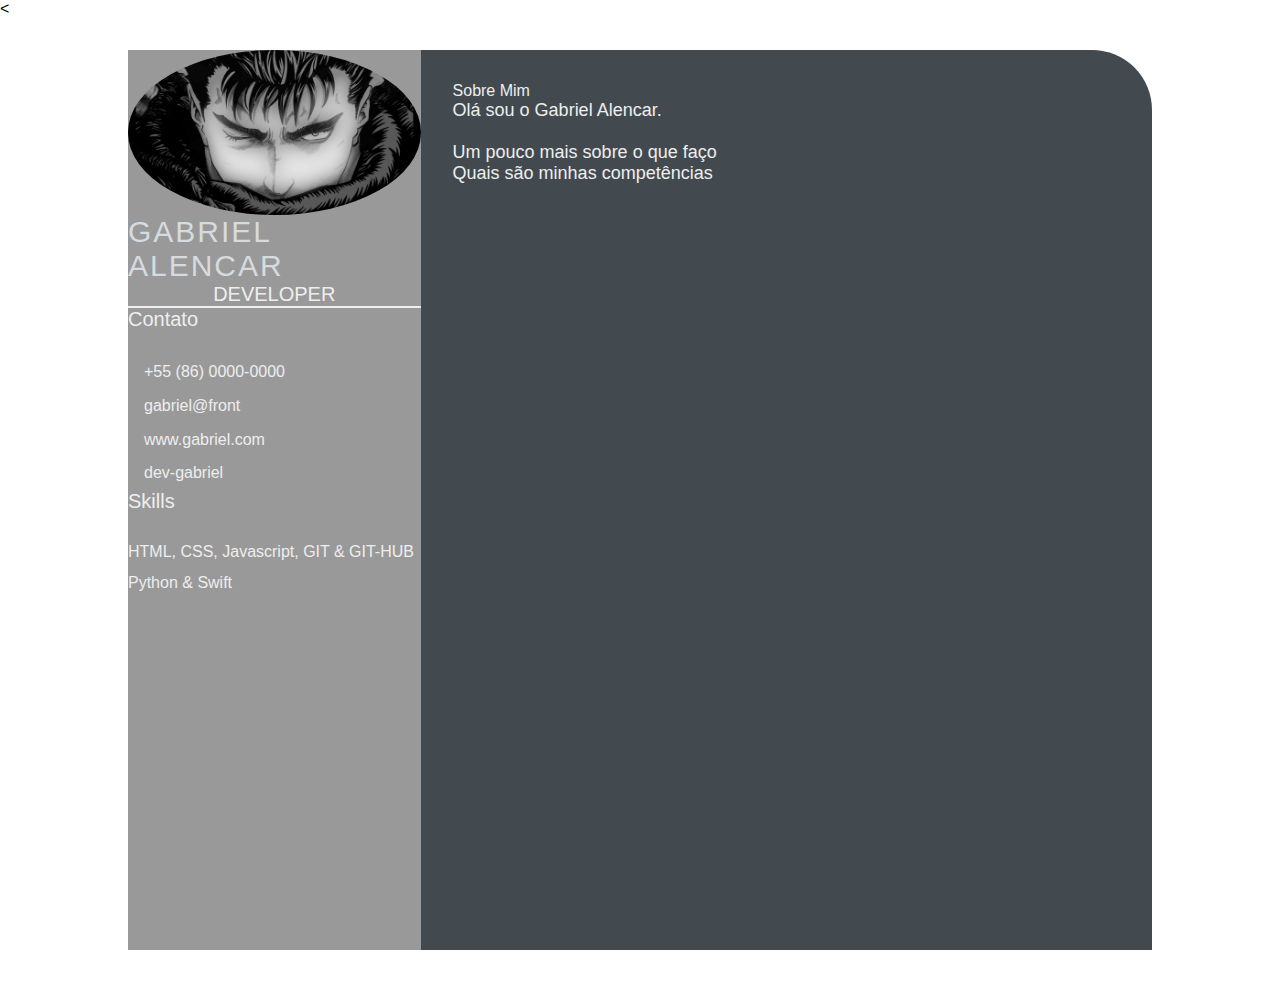
==== index.html @ f0040973 "Day two" ====
<<!DOCTYPE html>
    <html lang="en">

    <head>
        <meta charset="UTF-8">
        <meta http-equiv="X-UA-Compatible" content="IE=edge">
        <meta name="viewport" content="width=device-width, initial-scale=1.0">
        <title>Gabriel Alenca Vale</title>
        <link rel="stylesheet" href="style.css">
    </head>

    <body>
        <main class="resume-contents">
            <section class="left-section">
                <section class="left-section-content">
                    <div class="profile">
                        <img class="profile-image" src="img\guts-face.jpg" alt="Profile image">
                        <p class="name">Gabriel Alencar</p>
                        <p class="Profession">Developer</p>
                    </div>
                    <div class="contact-info">
                        <p class="left-title">Contato</p>
                        <ul>
                            <li><i class="fa fa-phone"></i>+55 (86) 0000-0000</li>
                            <li><i class="fa fa-envelope"></i>gabriel@front</li>
                            <li><i class="fa fa-globe"></i>www.gabriel.com</li>
                            <li><i class="fa fa-github"></i>dev-gabriel</li>
                        </ul>
                    </div>
                    <div class="Skills">
                        <p class="left-title">Skills</p>
                        <ul>
                            <li>
                                <p>HTML, CSS, Javascript, GIT & GIT-HUB</p>
                            </li>
                            <li>
                                <p>Python & Swift</p>
                            </li>
                        </ul>
                    </div>
                </section>
            </section>
            <section class="right-section">
                <div class="right-section-contents">
                    <section class="about gap">
                        <div class="right-title">Sobre Mim</div>
                        <p class="about-me-contents">
                            Olá sou o Gabriel Alencar.<br>
                            <br> Um pouco mais sobre o que faço
                            <br> Quais são minhas competências
                        </p>
                    </section>
                </div>
            </section>

        </main>
    </body>

    </html>
---- style.css ----
* {
    margin: 0;
    padding: 0;
    box-sizing: border-box;
    list-style: none;
    font-family: 'Roboto', sans-serif;
}

.resume-contents {
    min-height: 100vh;
    width: 80%;
    margin: 2rem auto;
    display: grid;
    grid-template-columns: repeat(7, 1fr);
}

.left-section {
    grid-column: span 2;
    height: 100%;
    background-color: #999999;
}

.right-section {
    grid-column: span 5;
    height: 100%;
    background-color: #424a50;
    border-radius: 0px 60px 0px 0px;
}

.left-section-contents {
    padding: 2rem 2rem;
}

.profile {
    width: 100%;
    border-bottom: 2px solid #eeeeee;
}

.profile .profile-image {
    width: 100%;
    border-radius: 100%;
}

.name {
    color: #D6DBDF;
    font-size: 30px;
    letter-spacing: 2px;
    text-transform: uppercase;
}

.profession {
    color: #eeeeee;
    font-size: 20px;
    text-transform: uppercase;
    text-align: center;
}

/* .contact-info { border-bottom: 2px solid #1B2631; } */
.left-title {
    color: #eeeeee;
    font-size: 20px;
}

.contact-info ul {
    padding-top: 1.5rem;
}

.contact-info ul li,
.references ul li {
    padding: .4rem 0;
    color: #eeeeee;
}

.contact-info ul li i,
.references ul li i {
    padding-right: 1rem;
    font-size: 18px;
    color: #eeeeee;
}

.skills ul {
    padding-top: 1.5rem;
}

.skills ul li p {
    padding: .4rem 0;
    color: #eeeeee;
}

.right-section-contents {
    padding: 2rem 2rem;
}

.right-title {
    color: #eeeeee;
}

.gap {
    padding-bottom: 2rem;
}

.about-me-contents {
    font-size: 18px;
    color: #eeeeee;
}
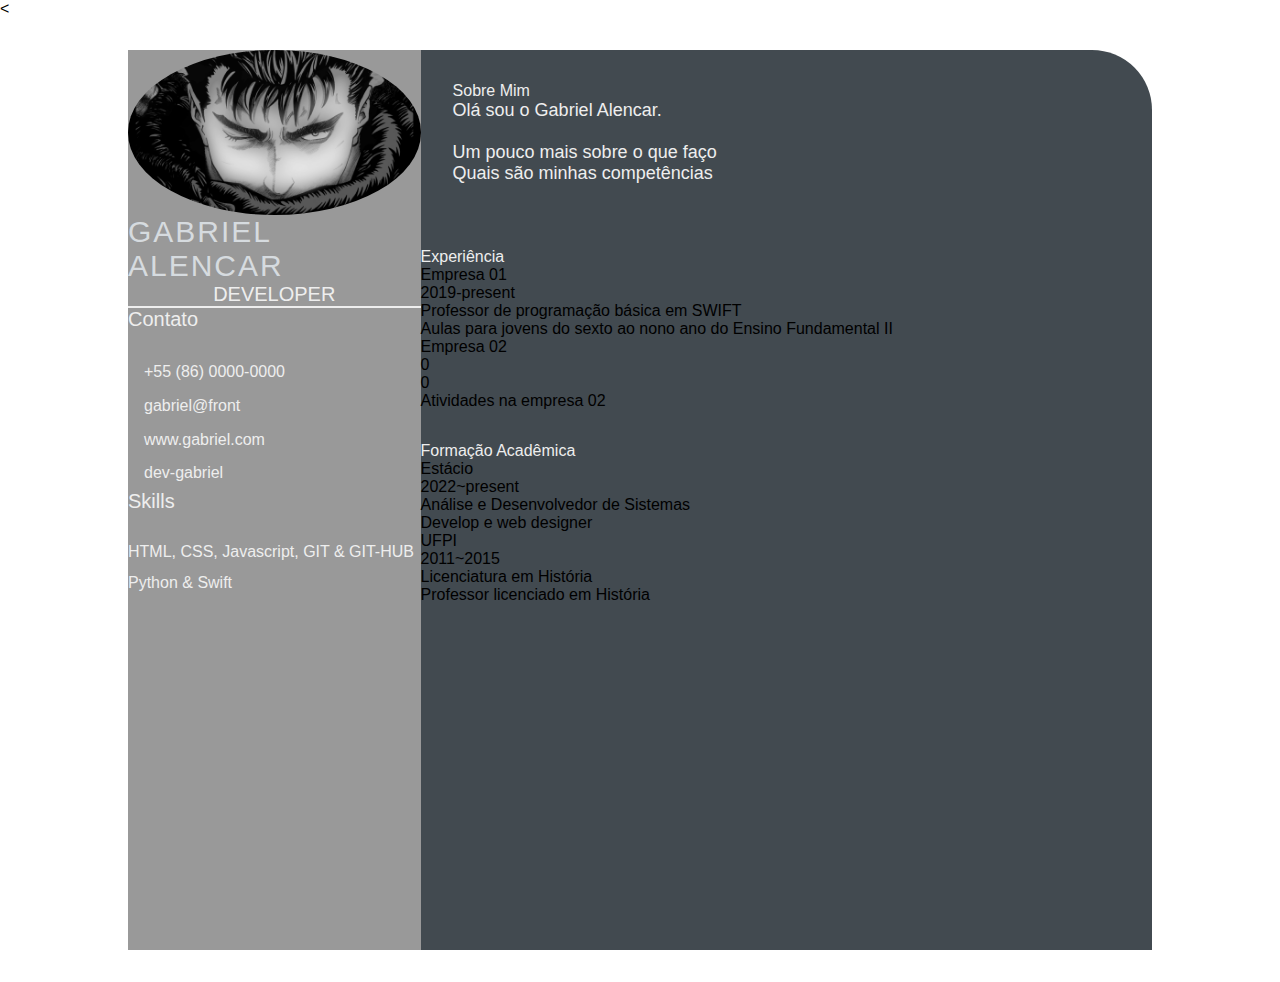
==== commit da8077d7: "Day-04" ====
--- a/index.html
+++ b/index.html
@@ -5,7 +5,7 @@
         <meta charset="UTF-8">
         <meta http-equiv="X-UA-Compatible" content="IE=edge">
         <meta name="viewport" content="width=device-width, initial-scale=1.0">
-        <title>Gabriel Alenca Vale</title>
+        <title>Gabriel Alencar Vale</title>
         <link rel="stylesheet" href="style.css">
     </head>
 
@@ -51,6 +51,59 @@
                         </p>
                     </section>
                 </div>
+                <section class="experience gap">
+                    <div class="right-title">Experiência</div>
+                    <div class="Experience-contents">
+                        <div class="exp-left">
+                            <p class="exp-company-name">Empresa 01</p>
+                            <p class="exp-time-period">2019-present</p>
+                        </div>
+                        <div class="exp-right">
+                            <p class="exp-position">Professor de programação básica em SWIFT</p>
+                            <p class="exp-descrition">
+                                Aulas para jovens do sexto ao nono ano do Ensino Fundamental II
+                            </p>
+                        </div>
+                        <div class="exp-left">
+                            <p class="exp-company-name">Empresa 02</p>
+                            <p class="exp-time-period">0</p>
+                        </div>
+                        <div class="exp-right">
+                            <p class="exp-position">0</p>
+                            <p class="exp-descrition">
+                                Atividades na empresa 02
+                            </p>
+                        </div>
+                    </div>
+                </section>
+                <section class="education gap">
+                    <div class="right-title">Formação Acadêmica</div>
+                    <div class="education-contents">
+                        <div class="education-left">
+                            <p class="education-school-name">Estácio</p>
+                            <p class="education-time-period"> 2022~present</p>
+                        </div>
+                        <div class="education-right">
+                            <p class="education-subject">Análise e Desenvolvedor de Sistemas</p>
+                            <p class="education-desc">
+                                Develop e web designer
+                            </p>
+                        </div>
+                        <div class="education-left">
+                            <p class="education-school-name">UFPI</p>
+                            <p class="education-time-period"> 2011~2015</p>
+                        </div>
+                        <div class="education-right">
+                            <p class="education-subject">Licenciatura em História</p>
+                            <p class="education-desc">
+                                Professor licenciado em História
+                            </p>
+                        </div>
+                    </div>
+                </section>
+
+
+
             </section>
 
         </main>
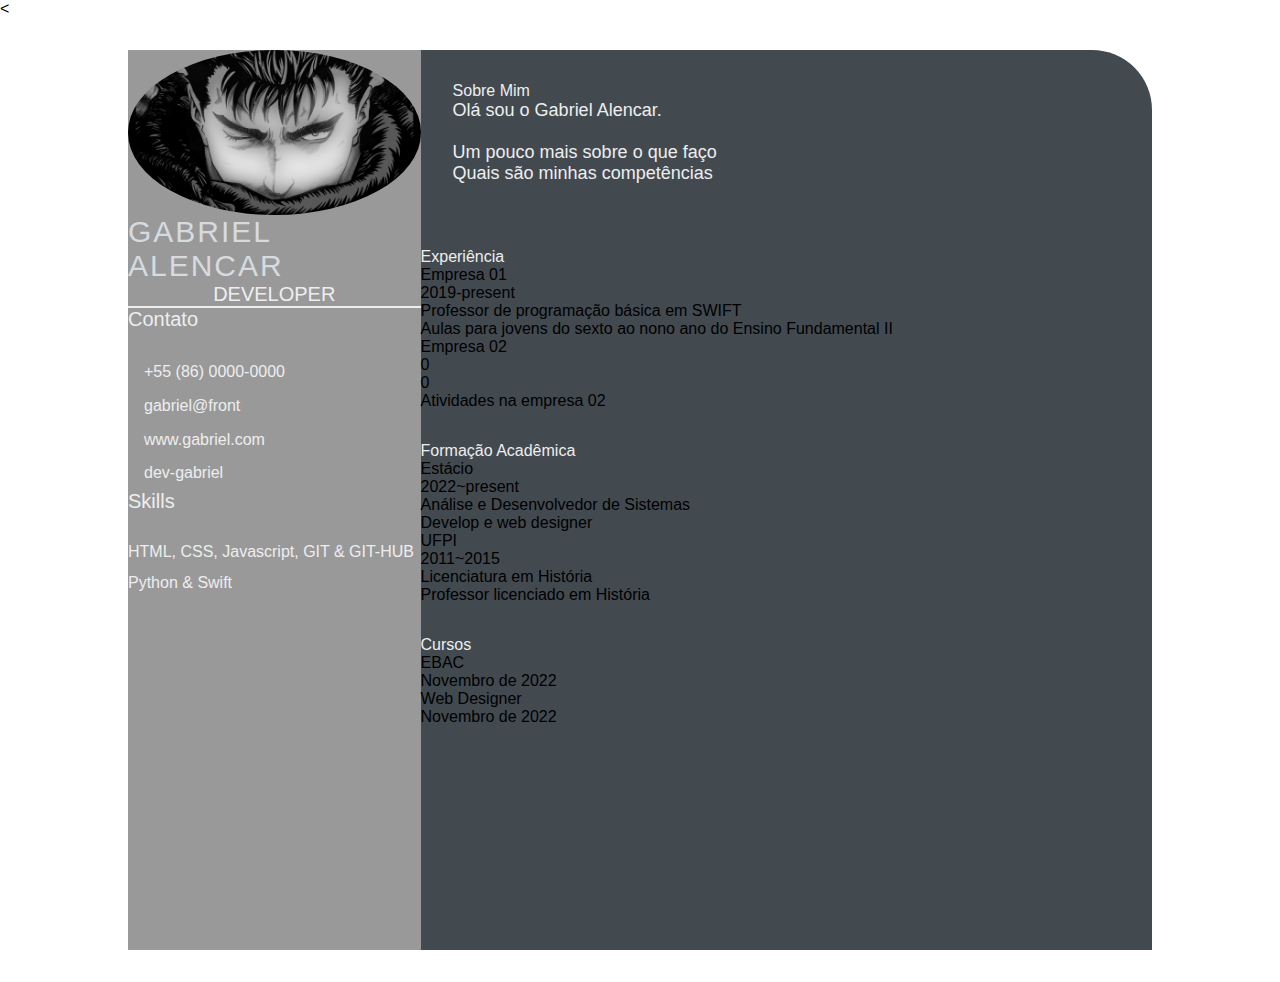
==== commit 2804bc5e: "day-06" ====
--- a/index.html
+++ b/index.html
@@ -101,6 +101,22 @@
                         </div>
                     </div>
                 </section>
+                <section class="awards-gap">
+                    <div class="right-title">Cursos</div>
+                    <div class="awards-contents">
+                        <div class="awards-left">
+                            <p class="awards-company-name">EBAC</p>
+                            <p class="awards-time-period">Novembro de 2022</p>
+                        </div>
+                        <div class="awards-right">
+                            <p class="awards-name">Web Designer</p>
+                            <p class="awards-desc">
+                                Novembro de 2022
+
+                            </p>
+                        </div>
+                    </div>
+                </section>
 
 
 
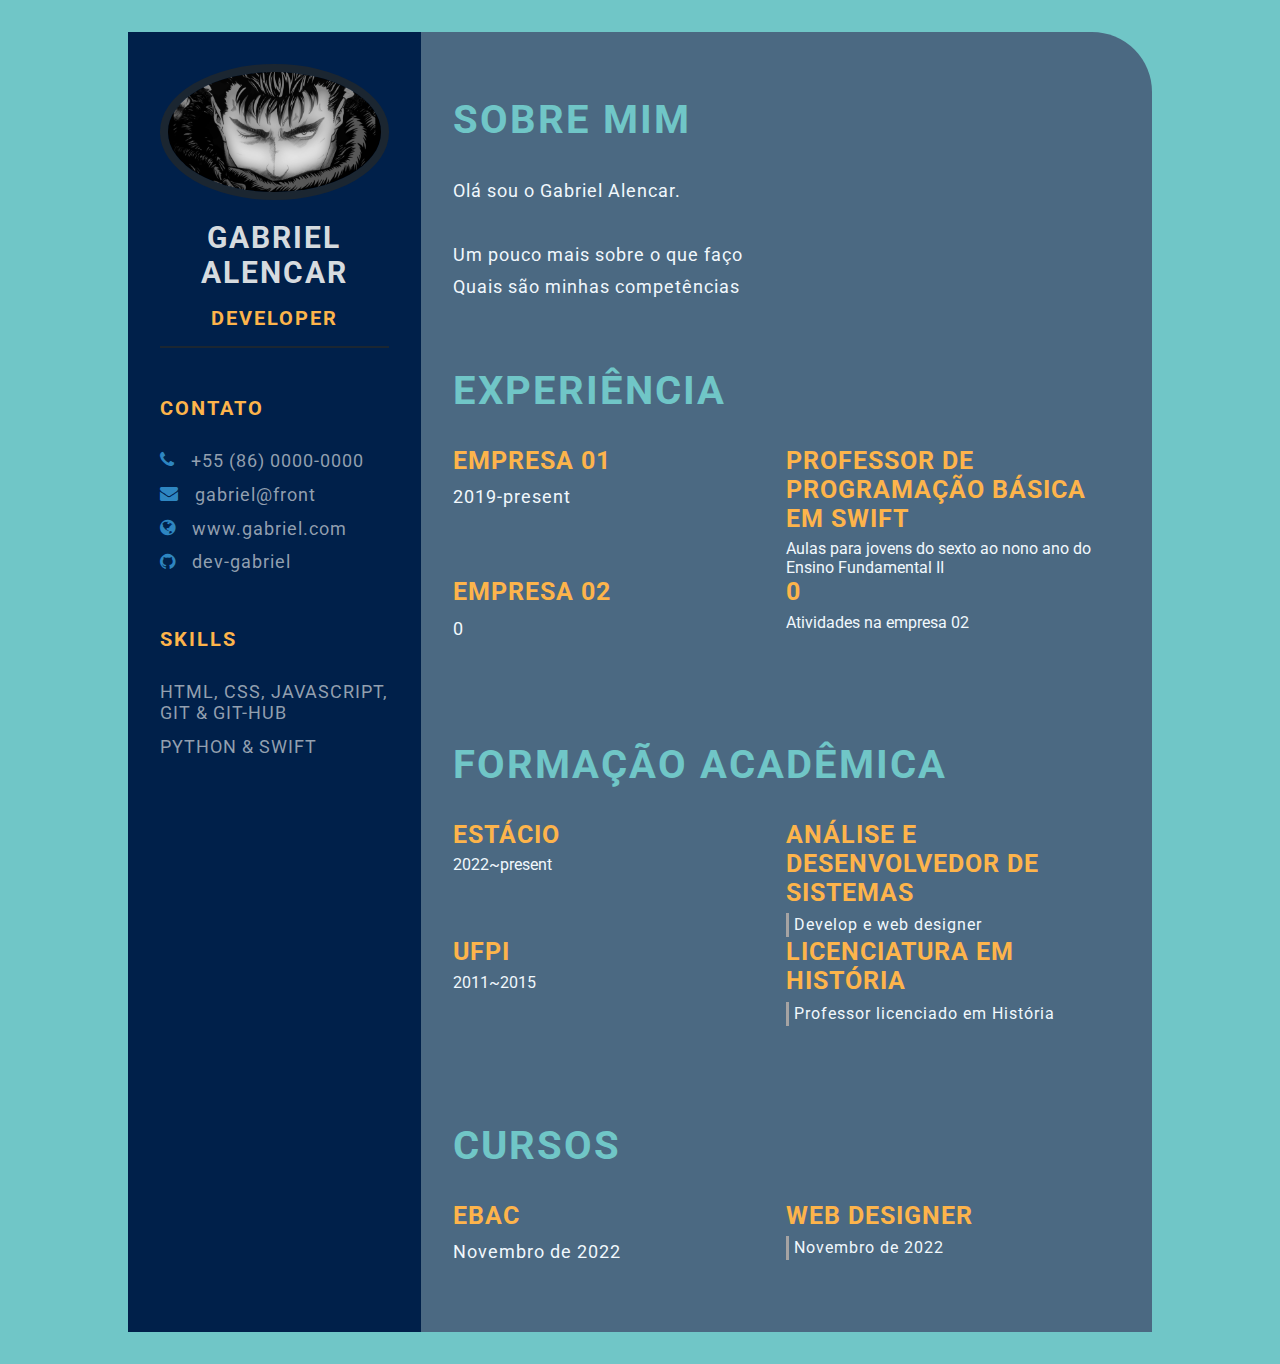
==== commit 80e1ef64: "day-07" ====
--- a/index.html
+++ b/index.html
@@ -1,59 +1,71 @@
-<<!DOCTYPE html>
-    <html lang="en">
+<!DOCTYPE html>
+<html lang="en">
 
-    <head>
-        <meta charset="UTF-8">
-        <meta http-equiv="X-UA-Compatible" content="IE=edge">
-        <meta name="viewport" content="width=device-width, initial-scale=1.0">
-        <title>Gabriel Alencar Vale</title>
-        <link rel="stylesheet" href="style.css">
-    </head>
+<head>
+    <meta charset="UTF-8">
+    <meta http-equiv="X-UA-Compatible" content="IE=edge">
+    <meta name="viewport" content="width=device-width, initial-scale=1.0">
+    <title>Gabriel Alencar</title>
 
-    <body>
-        <main class="resume-contents">
-            <section class="left-section">
-                <section class="left-section-content">
-                    <div class="profile">
-                        <img class="profile-image" src="img\guts-face.jpg" alt="Profile image">
-                        <p class="name">Gabriel Alencar</p>
-                        <p class="Profession">Developer</p>
-                    </div>
-                    <div class="contact-info">
-                        <p class="left-title">Contato</p>
-                        <ul>
-                            <li><i class="fa fa-phone"></i>+55 (86) 0000-0000</li>
-                            <li><i class="fa fa-envelope"></i>gabriel@front</li>
-                            <li><i class="fa fa-globe"></i>www.gabriel.com</li>
-                            <li><i class="fa fa-github"></i>dev-gabriel</li>
-                        </ul>
-                    </div>
-                    <div class="Skills">
-                        <p class="left-title">Skills</p>
-                        <ul>
-                            <li>
-                                <p>HTML, CSS, Javascript, GIT & GIT-HUB</p>
-                            </li>
-                            <li>
-                                <p>Python & Swift</p>
-                            </li>
-                        </ul>
-                    </div>
+    <!-- Google font  -->
+    <link rel="preconnect" href="https://fonts.googleapis.com">
+    <link rel="preconnect" href="https://fonts.gstatic.com" crossorigin>
+    <link
+        href="https://fonts.googleapis.com/css2?family=Roboto:ital,wght@0,100;0,300;0,400;0,700;1,100;1,300;1,400;1,700&display=swap"
+        rel="stylesheet">
+
+    <!-- font-awesome -->
+    <link rel="stylesheet" href="https://cdnjs.cloudflare.com/ajax/libs/font-awesome/4.7.0/css/font-awesome.min.css">
+
+    <!-- Custom CSS -->
+    <link rel="stylesheet" href="style.css">
+</head>
+
+<body>
+    <main class="resume-contents">
+        <section class="left-section">
+            <section class="left-section-content">
+                <div class="profile">
+                    <img class="profile-image" src="img\guts-face.jpg" alt="Profile image">
+                    <p class="name">Gabriel Alencar</p>
+                    <p class="profession">Developer</p>
+                </div>
+                <div class="contact-info">
+                    <p class="left-title">Contato</p>
+                    <ul>
+                        <li><i class="fa fa-phone"></i>+55 (86) 0000-0000</li>
+                        <li><i class="fa fa-envelope"></i>gabriel@front</li>
+                        <li><i class="fa fa-globe"></i>www.gabriel.com</li>
+                        <li><i class="fa fa-github"></i>dev-gabriel</li>
+                    </ul>
+                </div>
+                <div class="skills">
+                    <p class="left-title">Skills</p>
+                    <ul>
+                        <li>
+                            <p>HTML, CSS, Javascript, GIT & GIT-HUB</p>
+                        </li>
+                        <li>
+                            <p>Python & Swift</p>
+                        </li>
+                    </ul>
+                </div>
+            </section>
+        </section>
+        <section class="right-section">
+            <div class="right-section-contents">
+                <section class="about gap">
+                    <div class="right-title">Sobre Mim</div>
+                    <p class="about-me-contents">
+                        Olá sou o Gabriel Alencar.<br>
+                        <br> Um pouco mais sobre o que faço
+                        <br> Quais são minhas competências
+                    </p>
                 </section>
-            </section>
-            <section class="right-section">
-                <div class="right-section-contents">
-                    <section class="about gap">
-                        <div class="right-title">Sobre Mim</div>
-                        <p class="about-me-contents">
-                            Olá sou o Gabriel Alencar.<br>
-                            <br> Um pouco mais sobre o que faço
-                            <br> Quais são minhas competências
-                        </p>
-                    </section>
-                </div>
+
                 <section class="experience gap">
                     <div class="right-title">Experiência</div>
-                    <div class="Experience-contents">
+                    <div class="experience-contents">
                         <div class="exp-left">
                             <p class="exp-company-name">Empresa 01</p>
                             <p class="exp-time-period">2019-present</p>
@@ -117,12 +129,13 @@
                         </div>
                     </div>
                 </section>
+            </div>
 
 
 
-            </section>
+        </section>
 
-        </main>
-    </body>
+    </main>
+</body>
 
-    </html>+</html>--- a/style.css
+++ b/style.css
@@ -6,6 +6,10 @@
     font-family: 'Roboto', sans-serif;
 }
 
+body {
+    background-color: #70c6c7;
+}
+
 .resume-contents {
     min-height: 100vh;
     width: 80%;
@@ -17,28 +21,29 @@
 .left-section {
     grid-column: span 2;
     height: 100%;
-    background-color: #999999;
+    background-color: #00204A;
 }
 
 .right-section {
     grid-column: span 5;
     height: 100%;
-    background-color: #424a50;
+    background-color: #4B6982;
     border-radius: 0px 60px 0px 0px;
 }
 
-.left-section-contents {
+.left-section-content {
     padding: 2rem 2rem;
 }
 
 .profile {
     width: 100%;
-    border-bottom: 2px solid #eeeeee;
+    border-bottom: 2px solid #1B2631;
 }
 
 .profile .profile-image {
     width: 100%;
-    border-radius: 100%;
+    border-radius: 50%;
+    border: 8px solid #1B2631;
 }
 
 .name {
@@ -46,19 +51,31 @@
     font-size: 30px;
     letter-spacing: 2px;
     text-transform: uppercase;
+    text-align: center;
+    font-weight: bold;
+    padding: 1rem 0;
 }
 
 .profession {
-    color: #eeeeee;
+    color: #FDB44B;
     font-size: 20px;
     text-transform: uppercase;
     text-align: center;
+    letter-spacing: 2px;
+    font-weight: bold;
+    padding-bottom: 1rem;
 }
 
 /* .contact-info { border-bottom: 2px solid #1B2631; } */
 .left-title {
-    color: #eeeeee;
+    color: #FDB44B;
     font-size: 20px;
+    letter-spacing: 2px;
+    text-transform: uppercase;
+    font-weight: bold;
+    display: flex;
+    align-items: center;
+    padding-top: 3rem;
 }
 
 .contact-info ul {
@@ -68,14 +85,18 @@
 .contact-info ul li,
 .references ul li {
     padding: .4rem 0;
-    color: #eeeeee;
+    display: flex;
+    align-items: center;
+    color: #d6dbdfaf;
+    letter-spacing: 1px;
+    font-size: 18px;
 }
 
 .contact-info ul li i,
 .references ul li i {
     padding-right: 1rem;
     font-size: 18px;
-    color: #eeeeee;
+    color: #2E86C1;
 }
 
 .skills ul {
@@ -84,15 +105,46 @@
 
 .skills ul li p {
     padding: .4rem 0;
-    color: #eeeeee;
-}
+    color: #d6dbdfaf;
+    font-size: 18px;
+    letter-spacing: 1px;
+    display: flex;
+    align-items: center;
+    text-transform: uppercase;
+}
+
+.referance-name {
+    padding-top: 1.5rem;
+    padding-bottom: .4rem;
+    font-size: 18px;
+    color: #F9E79F;
+    letter-spacing: 1px;
+    text-transform: uppercase;
+}
+
+.referance-profession {
+    font-size: 16px;
+    color: #d6dbdfaf;
+    letter-spacing: 1px;
+    /* text-transform: uppercase; */
+    padding-bottom: .4rem;
+}
+
 
 .right-section-contents {
     padding: 2rem 2rem;
 }
 
 .right-title {
-    color: #eeeeee;
+    color: #70C6C7;
+    font-size: 40px;
+    letter-spacing: 2px;
+    text-transform: uppercase;
+    font-weight: bold;
+    display: flex;
+    align-items: center;
+    padding: 2rem 0;
+    position: relative;
 }
 
 .gap {
@@ -101,5 +153,144 @@
 
 .about-me-contents {
     font-size: 18px;
-    color: #eeeeee;
+    letter-spacing: 1px;
+    line-height: 2rem;
+    color: #F1F8FD;
+}
+
+.experience-contents,
+.education-contents,
+.awards-contents {
+    display: grid;
+    grid-template-columns: repeat(2, 1fr);
+    padding-bottom: 2rem;
+    color: #F1F8FD;
+}
+
+.exp-company-name,
+.education-school-name,
+.awards-company-name {
+    font-size: 25px;
+    font-weight: bold;
+    text-transform: uppercase;
+    letter-spacing: 1px;
+    color: #FDB44B;
+    padding-bottom: .4rem;
+}
+
+.exp-time-period,
+.educationp-time-period,
+.awards-time-period {
+    font-size: 18px;
+    letter-spacing: 1px;
+    line-height: 2rem;
+}
+
+.exp-position,
+.education-subject,
+.awards-name {
+    font-size: 25px;
+    font-weight: bold;
+    text-transform: uppercase;
+    letter-spacing: 1px;
+    color: #FDB44B;
+    padding-bottom: .4rem;
+}
+
+.exp-desc,
+.education-desc,
+.awards-desc {
+    font-size: 16px;
+    letter-spacing: 1px;
+    line-height: 1.5rem;
+    border-left: 3px solid #a5a3a3;
+    padding-left: 5px;
+}
+
+/* Media queries */
+@media screen and (max-width:780px) {
+
+    .experience-contents,
+    .education-contents,
+    .awards-contents {
+        grid-template-columns: repeat(1, 1fr);
+    }
+}
+
+@media screen and (max-width:780px) {
+    .left-section {
+        grid-column: span 3;
+    }
+
+    .right-section {
+        grid-column: span 4;
+    }
+
+}
+
+@media screen and (max-width:1200px) {
+    .resume-contents {
+        grid-template-columns: repeat(1, 1fr);
+    }
+}
+
+@media screen and (max-width:390px) {
+    .resume-contents {
+        width: 100%;
+        margin: 0 auto;
+    }
+
+    .name {
+        font-size: 20px;
+    }
+
+    .profession {
+        font-size: 18px;
+    }
+
+    .left-title {
+        font-size: 18px;
+    }
+
+    .right-title {
+        font-size: 18px;
+    }
+
+    .contact-info ul li,
+    .references ul li {
+        font-size: 12px;
+    }
+
+    .contact-info ul li i,
+    .references ul li i {
+        /* padding-right: 1rem; */
+        font-size: 12px;
+    }
+
+    .skills ul li p {
+        font-size: 12px;
+    }
+
+    .about-me-contents {
+        font-size: 16px;
+        line-height: 1.5rem;
+    }
+
+    .exp-company-name,
+    .education-school-name,
+    .awards-company-name {
+        font-size: 18px;
+    }
+
+    .exp-time-period,
+    .educationp-time-period,
+    .awards-time-period {
+        font-size: 16px;
+    }
+
+    .exp-position,
+    .education-subject,
+    .awards-name {
+        font-size: 18px;
+    }
 }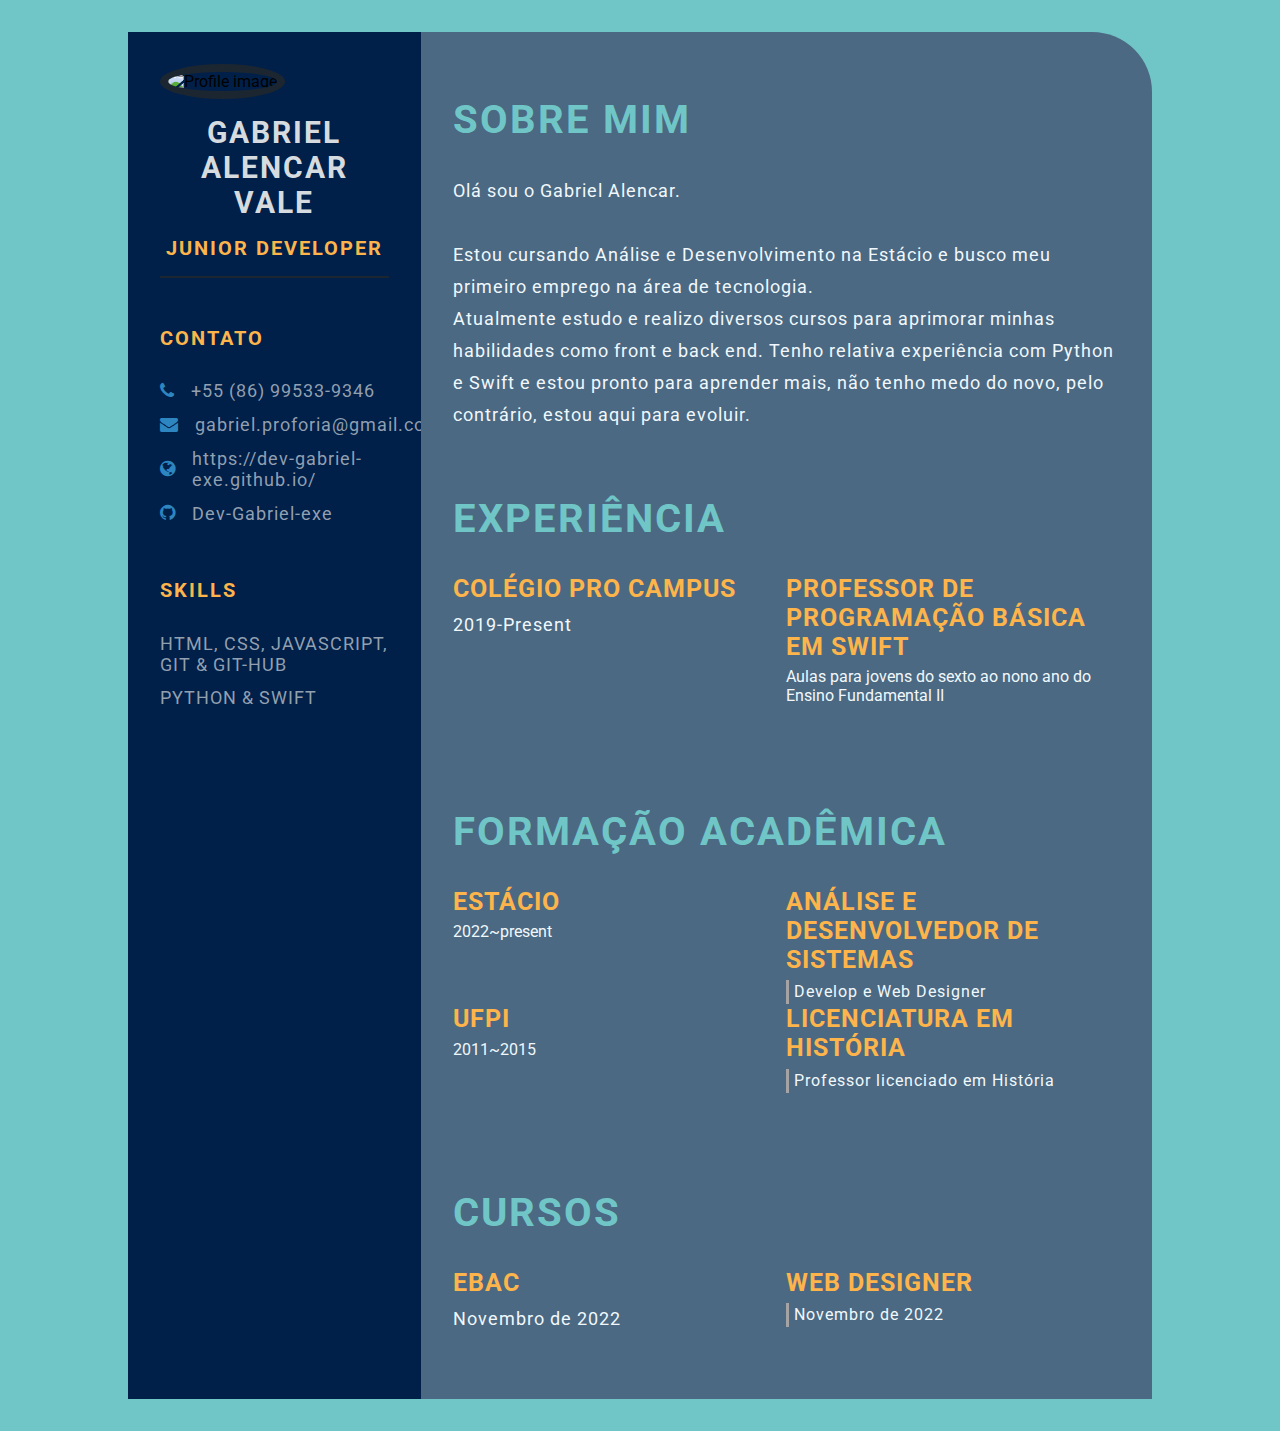
==== commit 30fa4fd4: "asdas" ====
--- a/index.html
+++ b/index.html
@@ -26,17 +26,17 @@
         <section class="left-section">
             <section class="left-section-content">
                 <div class="profile">
-                    <img class="profile-image" src="img\guts-face.jpg" alt="Profile image">
-                    <p class="name">Gabriel Alencar</p>
-                    <p class="profession">Developer</p>
+                    <img class="profile-image" src="img\simple-profile.jpeg" alt="Profile image">
+                    <p class="name">Gabriel Alencar Vale</p>
+                    <p class="profession">Junior Developer</p>
                 </div>
                 <div class="contact-info">
                     <p class="left-title">Contato</p>
                     <ul>
-                        <li><i class="fa fa-phone"></i>+55 (86) 0000-0000</li>
-                        <li><i class="fa fa-envelope"></i>gabriel@front</li>
-                        <li><i class="fa fa-globe"></i>www.gabriel.com</li>
-                        <li><i class="fa fa-github"></i>dev-gabriel</li>
+                        <li><i class="fa fa-phone"></i>+55 (86) 99533-9346</li>
+                        <li><i class="fa fa-envelope"></i>gabriel.proforia@gmail.com</li>
+                        <li><i class="fa fa-globe"></i>https://dev-gabriel-exe.github.io/</li>
+                        <li><i class="fa fa-github"></i>Dev-Gabriel-exe</li>
                     </ul>
                 </div>
                 <div class="skills">
@@ -58,8 +58,12 @@
                     <div class="right-title">Sobre Mim</div>
                     <p class="about-me-contents">
                         Olá sou o Gabriel Alencar.<br>
-                        <br> Um pouco mais sobre o que faço
-                        <br> Quais são minhas competências
+                        <br> Estou cursando Análise e Desenvolvimento na Estácio e busco meu primeiro emprego na área de
+                        tecnologia.
+                        <br> Atualmente estudo e realizo diversos cursos para aprimorar minhas habilidades
+                        como front e back end.
+                        Tenho relativa experiência com Python e Swift e estou pronto para aprender mais, não tenho medo
+                        do novo, pelo contrário, estou aqui para evoluir.
                     </p>
                 </section>
 
@@ -67,8 +71,8 @@
                     <div class="right-title">Experiência</div>
                     <div class="experience-contents">
                         <div class="exp-left">
-                            <p class="exp-company-name">Empresa 01</p>
-                            <p class="exp-time-period">2019-present</p>
+                            <p class="exp-company-name">Colégio Pro Campus</p>
+                            <p class="exp-time-period">2019-Present</p>
                         </div>
                         <div class="exp-right">
                             <p class="exp-position">Professor de programação básica em SWIFT</p>
@@ -77,13 +81,13 @@
                             </p>
                         </div>
                         <div class="exp-left">
-                            <p class="exp-company-name">Empresa 02</p>
-                            <p class="exp-time-period">0</p>
+                            <p class="exp-company-name"></p>
+                            <p class="exp-time-period"></p>
                         </div>
                         <div class="exp-right">
-                            <p class="exp-position">0</p>
+                            <p class="exp-position"></p>
                             <p class="exp-descrition">
-                                Atividades na empresa 02
+
                             </p>
                         </div>
                     </div>
@@ -98,7 +102,7 @@
                         <div class="education-right">
                             <p class="education-subject">Análise e Desenvolvedor de Sistemas</p>
                             <p class="education-desc">
-                                Develop e web designer
+                                Develop e Web Designer
                             </p>
                         </div>
                         <div class="education-left">
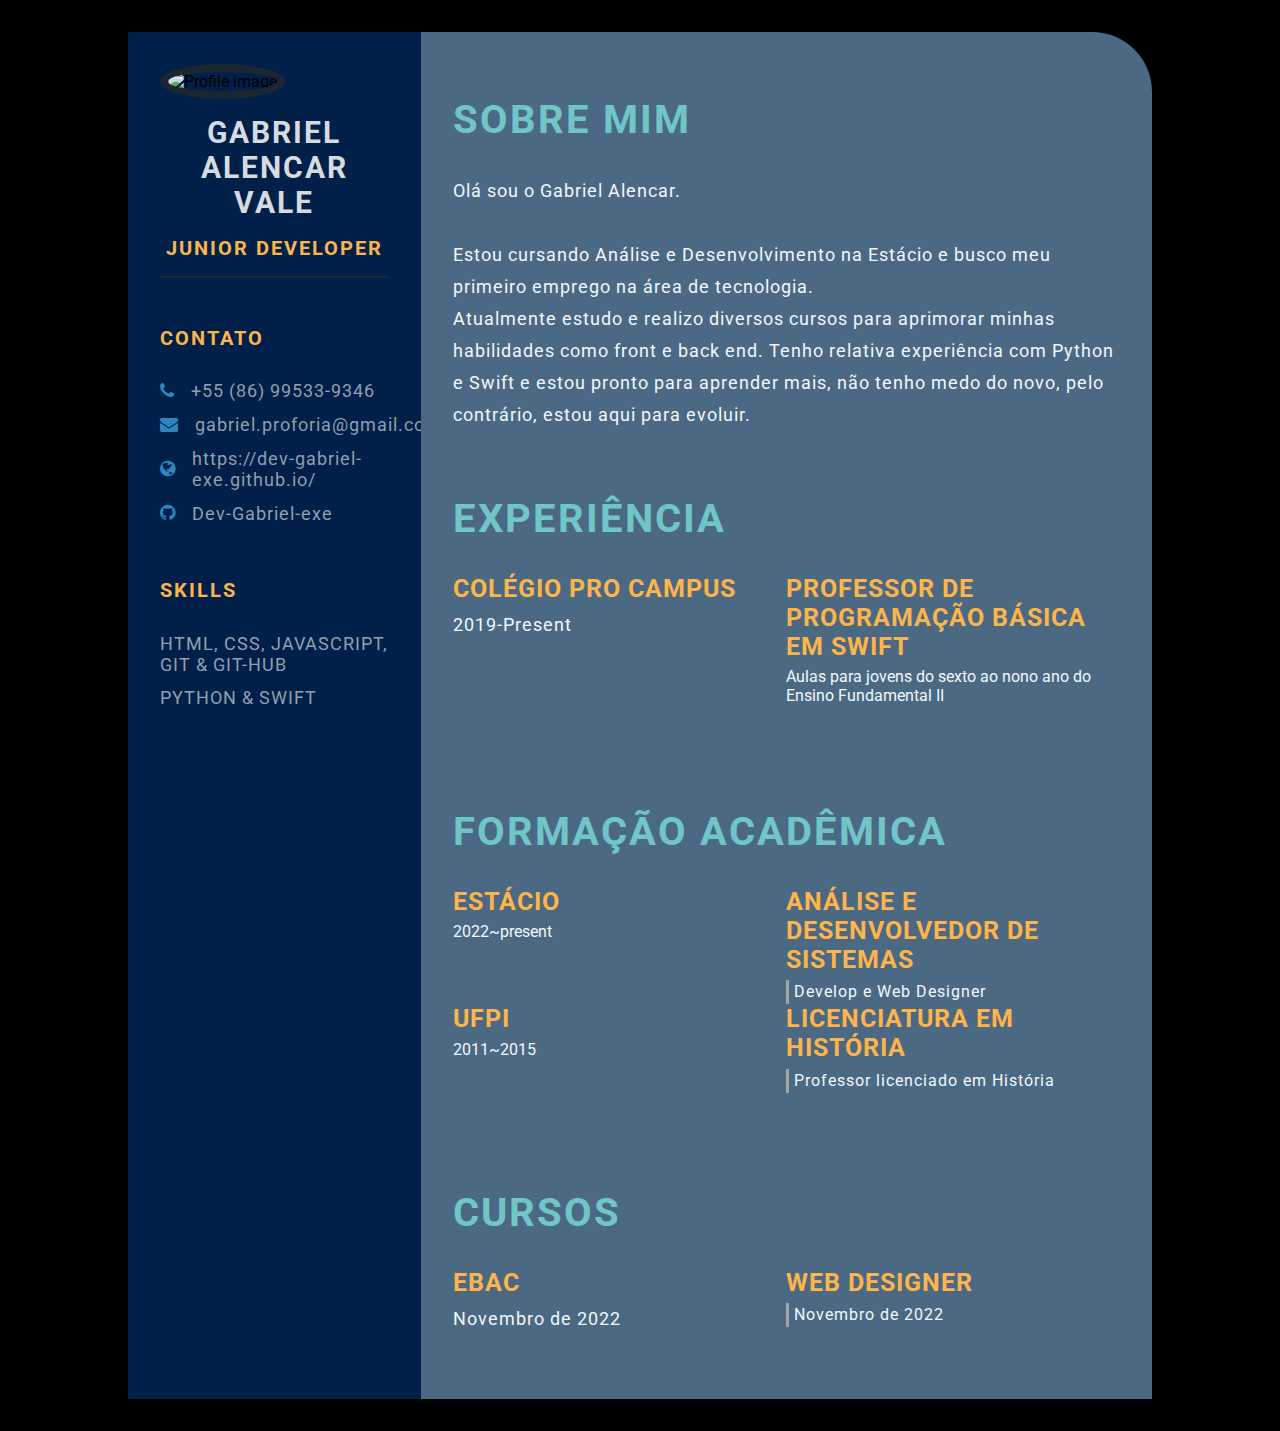
==== commit dc8f54cd: "plano-de-fundo" ====
--- a/index.html
+++ b/index.html
@@ -23,6 +23,15 @@
 
 <body>
     <main class="resume-contents">
+        <div class='light x1'></div>
+        <div class='light x2'></div>
+        <div class='light x3'></div>
+        <div class='light x4'></div>
+        <div class='light x5'></div>
+        <div class='light x6'></div>
+        <div class='light x7'></div>
+        <div class='light x8'></div>
+        <div class='light x9'></div>
         <section class="left-section">
             <section class="left-section-content">
                 <div class="profile">
--- a/style.css
+++ b/style.css
@@ -7,7 +7,501 @@
 }
 
 body {
-    background-color: #70c6c7;
+    background-color: #000000;
+}
+
+.light {
+    position: absolute;
+    width: 0px;
+    opacity: .75;
+    background-color: rgb(255, 255, 255);
+    box-shadow: #e9f1f1 0px 0px 20px 2px;
+    opacity: 0;
+    top: 100vh;
+    bottom: 0px;
+    left: 0px;
+    right: 0px;
+    margin: auto;
+}
+
+.x1 {
+    -webkit-animation: floatUp 4s infinite linear;
+    -moz-animation: floatUp 4s infinite linear;
+    -o-animation: floatUp 4s infinite linear;
+    animation: floatUp 4s infinite linear;
+    -webkit-transform: scale(1.0);
+    -moz-transform: scale(1.0);
+    -o-transform: scale(1.0);
+    transform: scale(1.0);
+}
+
+.x2 {
+    -webkit-animation: floatUp 7s infinite linear;
+    -moz-animation: floatUp 7s infinite linear;
+    -o-animation: floatUp 7s infinite linear;
+    animation: floatUp 7s infinite linear;
+    -webkit-transform: scale(1.6);
+    -moz-transform: scale(1.6);
+    -o-transform: scale(1.6);
+    transform: scale(1.6);
+    left: 15%;
+}
+
+.x3 {
+    -webkit-animation: floatUp 2.5s infinite linear;
+    -moz-animation: floatUp 2.5s infinite linear;
+    -o-animation: floatUp 2.5s infinite linear;
+    animation: floatUp 2.5s infinite linear;
+    -webkit-transform: scale(.5);
+    -moz-transform: scale(.5);
+    -o-transform: scale(.5);
+    transform: scale(.5);
+    left: -15%;
+}
+
+.x4 {
+    -webkit-animation: floatUp 4.5s infinite linear;
+    -moz-animation: floatUp 4.5s infinite linear;
+    -o-animation: floatUp 4.5s infinite linear;
+    animation: floatUp 4.5s infinite linear;
+    -webkit-transform: scale(1.2);
+    -moz-transform: scale(1.2);
+    -o-transform: scale(1.2);
+    transform: scale(1.2);
+    left: -34%;
+}
+
+.x5 {
+    -webkit-animation: floatUp 8s infinite linear;
+    -moz-animation: floatUp 8s infinite linear;
+    -o-animation: floatUp 8s infinite linear;
+    animation: floatUp 8s infinite linear;
+    -webkit-transform: scale(2.2);
+    -moz-transform: scale(2.2);
+    -o-transform: scale(2.2);
+    transform: scale(2.2);
+    left: -57%;
+}
+
+.x6 {
+    -webkit-animation: floatUp 3s infinite linear;
+    -moz-animation: floatUp 3s infinite linear;
+    -o-animation: floatUp 3s infinite linear;
+    animation: floatUp 3s infinite linear;
+    -webkit-transform: scale(.8);
+    -moz-transform: scale(.8);
+    -o-transform: scale(.8);
+    transform: scale(.8);
+    left: -81%;
+}
+
+.x7 {
+    -webkit-animation: floatUp 5.3s infinite linear;
+    -moz-animation: floatUp 5.3s infinite linear;
+    -o-animation: floatUp 5.3s infinite linear;
+    animation: floatUp 5.3s infinite linear;
+    -webkit-transform: scale(3.2);
+    -moz-transform: scale(3.2);
+    -o-transform: scale(3.2);
+    transform: scale(3.2);
+    left: 37%;
+}
+
+.x8 {
+    -webkit-animation: floatUp 4.7s infinite linear;
+    -moz-animation: floatUp 4.7s infinite linear;
+    -o-animation: floatUp 4.7s infinite linear;
+    animation: floatUp 4.7s infinite linear;
+    -webkit-transform: scale(1.7);
+    -moz-transform: scale(1.7);
+    -o-transform: scale(1.7);
+    transform: scale(1.7);
+    left: 62%;
+}
+
+.x9 {
+    -webkit-animation: floatUp 4.1s infinite linear;
+    -moz-animation: floatUp 4.1s infinite linear;
+    -o-animation: floatUp 4.1s infinite linear;
+    animation: floatUp 4.1s infinite linear;
+    -webkit-transform: scale(0.9);
+    -moz-transform: scale(0.9);
+    -o-transform: scale(0.9);
+    transform: scale(0.9);
+    left: 85%;
+}
+
+button:focus {
+    outline: none;
+}
+
+@-webkit-keyframes floatUp {
+    0% {
+        top: 100vh;
+        opacity: 0;
+    }
+
+    25% {
+        opacity: 1;
+    }
+
+    50% {
+        top: 0vh;
+        opacity: .8;
+    }
+
+    75% {
+        opacity: 1;
+    }
+
+    100% {
+        top: -100vh;
+        opacity: 0;
+    }
+}
+
+@-moz-keyframes floatUp {
+    0% {
+        top: 100vh;
+        opacity: 0;
+    }
+
+    25% {
+        opacity: 1;
+    }
+
+    50% {
+        top: 0vh;
+        opacity: .8;
+    }
+
+    75% {
+        opacity: 1;
+    }
+
+    100% {
+        top: -100vh;
+        opacity: 0;
+    }
+}
+
+@-o-keyframes floatUp {
+    0% {
+        top: 100vh;
+        opacity: 0;
+    }
+
+    25% {
+        opacity: 1;
+    }
+
+    50% {
+        top: 0vh;
+        opacity: .8;
+    }
+
+    75% {
+        opacity: 1;
+    }
+
+    100% {
+        top: -100vh;
+        opacity: 0;
+    }
+}
+
+@keyframes floatUp {
+    0% {
+        top: 100vh;
+        opacity: 0;
+    }
+
+    25% {
+        opacity: 1;
+    }
+
+    50% {
+        top: 0vh;
+        opacity: .8;
+    }
+
+    75% {
+        opacity: 1;
+    }
+
+    100% {
+        top: -100vh;
+        opacity: 0;
+    }
+}
+
+.header {
+    position: absolute;
+    top: 40%;
+    left: 50%;
+    transform: translate(-50%, -50%);
+    font-family: 'Roboto', sans-serif;
+    font-weight: 200;
+    color: white;
+    font-size: 2em;
+}
+
+#head1,
+#head2,
+#head3,
+#head4,
+#head5 {
+    opacity: 0;
+}
+
+#head1 {
+    -webkit-animation: fadeOut 1 5s ease-in;
+    -moz-animation: fadeOut 1 5s ease-in;
+    -o-animation: fadeOut 1 5s ease-in;
+    animation: fadeOut 1 5s ease-in;
+}
+
+#head2 {
+    -webkit-animation: fadeOut 1 5s ease-in;
+    -moz-animation: fadeOut 1 5s ease-in;
+    -o-animation: fadeOut 1 5s ease-in;
+    animation: fadeOut 1 5s ease-in;
+    -webkit-animation-delay: 6s;
+    -moz-animation-delay: 6s;
+    -o-animation-delay: 6s;
+    animation-delay: 6s;
+}
+
+#head3 {
+    -webkit-animation: fadeOut 1 5s ease-in;
+    -moz-animation: fadeOut 1 5s ease-in;
+    -o-animation: fadeOut 1 5s ease-in;
+    animation: fadeOut 1 5s ease-in;
+    -webkit-animation-delay: 12s;
+    -moz-animation-delay: 12s;
+    -o-animation-delay: 12s;
+    animation-delay: 12s;
+}
+
+#head4 {
+    -webkit-animation: fadeOut 1 5s ease-in;
+    -moz-animation: fadeOut 1 5s ease-in;
+    -o-animation: fadeOut 1 5s ease-in;
+    animation: fadeOut 1 5s ease-in;
+    -webkit-animation-delay: 17s;
+    -moz-animation-delay: 17s;
+    -o-animation-delay: 17s;
+    animation-delay: 17s;
+}
+
+#head5 {
+    -webkit-animation: finalFade 1 5s ease-in;
+    -moz-animation: finalFade 1 5s ease-in;
+    -o-animation: finalFade 1 5s ease-in;
+    animation: finalFade 1 5s ease-in;
+    -webkit-animation-fill-mode: forwards;
+    -moz-animation-fill-mode: forwards;
+    -o-animation-fill-mode: forwards;
+    animation-fill-mode: forwards;
+    -webkit-animation-delay: 22s;
+    -moz-animation-delay: 22s;
+    -o-animation-delay: 22s;
+    animation-delay: 22s;
+}
+
+@-webkit-keyframes fadeIn {
+    from {
+        opacity: 0;
+    }
+
+    to {
+        opacity: 1;
+    }
+}
+
+@-moz-keyframes fadeIn {
+    from {
+        opacity: 0;
+    }
+
+    to {
+        opacity: 1;
+    }
+}
+
+@-o-keyframes fadeIn {
+    from {
+        opacity: 0;
+    }
+
+    to {
+        opacity: 1;
+    }
+}
+
+@keyframes fadeIn {
+    from {
+        opacity: 0;
+    }
+
+    to {
+        opacity: 1;
+    }
+}
+
+@-webkit-keyframes fadeOut {
+    0% {
+        opacity: 0;
+    }
+
+    30% {
+        opacity: 1;
+    }
+
+    80% {
+        opacity: .9;
+    }
+
+    100% {
+        opacity: 0;
+    }
+}
+
+@-moz-keyframes fadeOut {
+    0% {
+        opacity: 0;
+    }
+
+    30% {
+        opacity: 1;
+    }
+
+    80% {
+        opacity: .9;
+    }
+
+    100% {
+        opacity: 0;
+    }
+}
+
+@-o-keyframes fadeOut {
+    0% {
+        opacity: 0;
+    }
+
+    30% {
+        opacity: 1;
+    }
+
+    80% {
+        opacity: .9;
+    }
+
+    100% {
+        opacity: 0;
+    }
+}
+
+@keyframes fadeOut {
+    0% {
+        opacity: 0;
+    }
+
+    30% {
+        opacity: 1;
+    }
+
+    80% {
+        opacity: .9;
+    }
+
+    100% {
+        opacity: 0;
+    }
+}
+
+@-webkit-keyframes finalFade {
+    0% {
+        opacity: 0;
+    }
+
+    30% {
+        opacity: 1;
+    }
+
+    80% {
+        opacity: .9;
+    }
+
+    100% {
+        opacity: 1;
+    }
+}
+
+@-moz-keyframes finalFade {
+    0% {
+        opacity: 0;
+    }
+
+    30% {
+        opacity: 1;
+    }
+
+    80% {
+        opacity: .9;
+    }
+
+    100% {
+        opacity: 1;
+    }
+}
+
+@-o-keyframes finalFade {
+    0% {
+        opacity: 0;
+    }
+
+    30% {
+        opacity: 1;
+    }
+
+    80% {
+        opacity: .9;
+    }
+
+    100% {
+        opacity: 1;
+    }
+}
+
+@keyframes finalFade {
+    0% {
+        opacity: 0;
+    }
+
+    30% {
+        opacity: 1;
+    }
+
+    80% {
+        opacity: .9;
+    }
+
+    100% {
+        opacity: 1;
+    }
+}
+
+#footer {
+    font-family: 'Roboto', sans-serif;
+    font-size: 1.2em;
+    color: white;
+    position: fixed;
+    -webkit-transform: translate(95vw, 90vh);
+    -moz-transform: translate(95vw, 90vh);
+    transform: translate(95vw, 90vh);
+    transform: translate(95vw, 90vh);
 }
 
 .resume-contents {
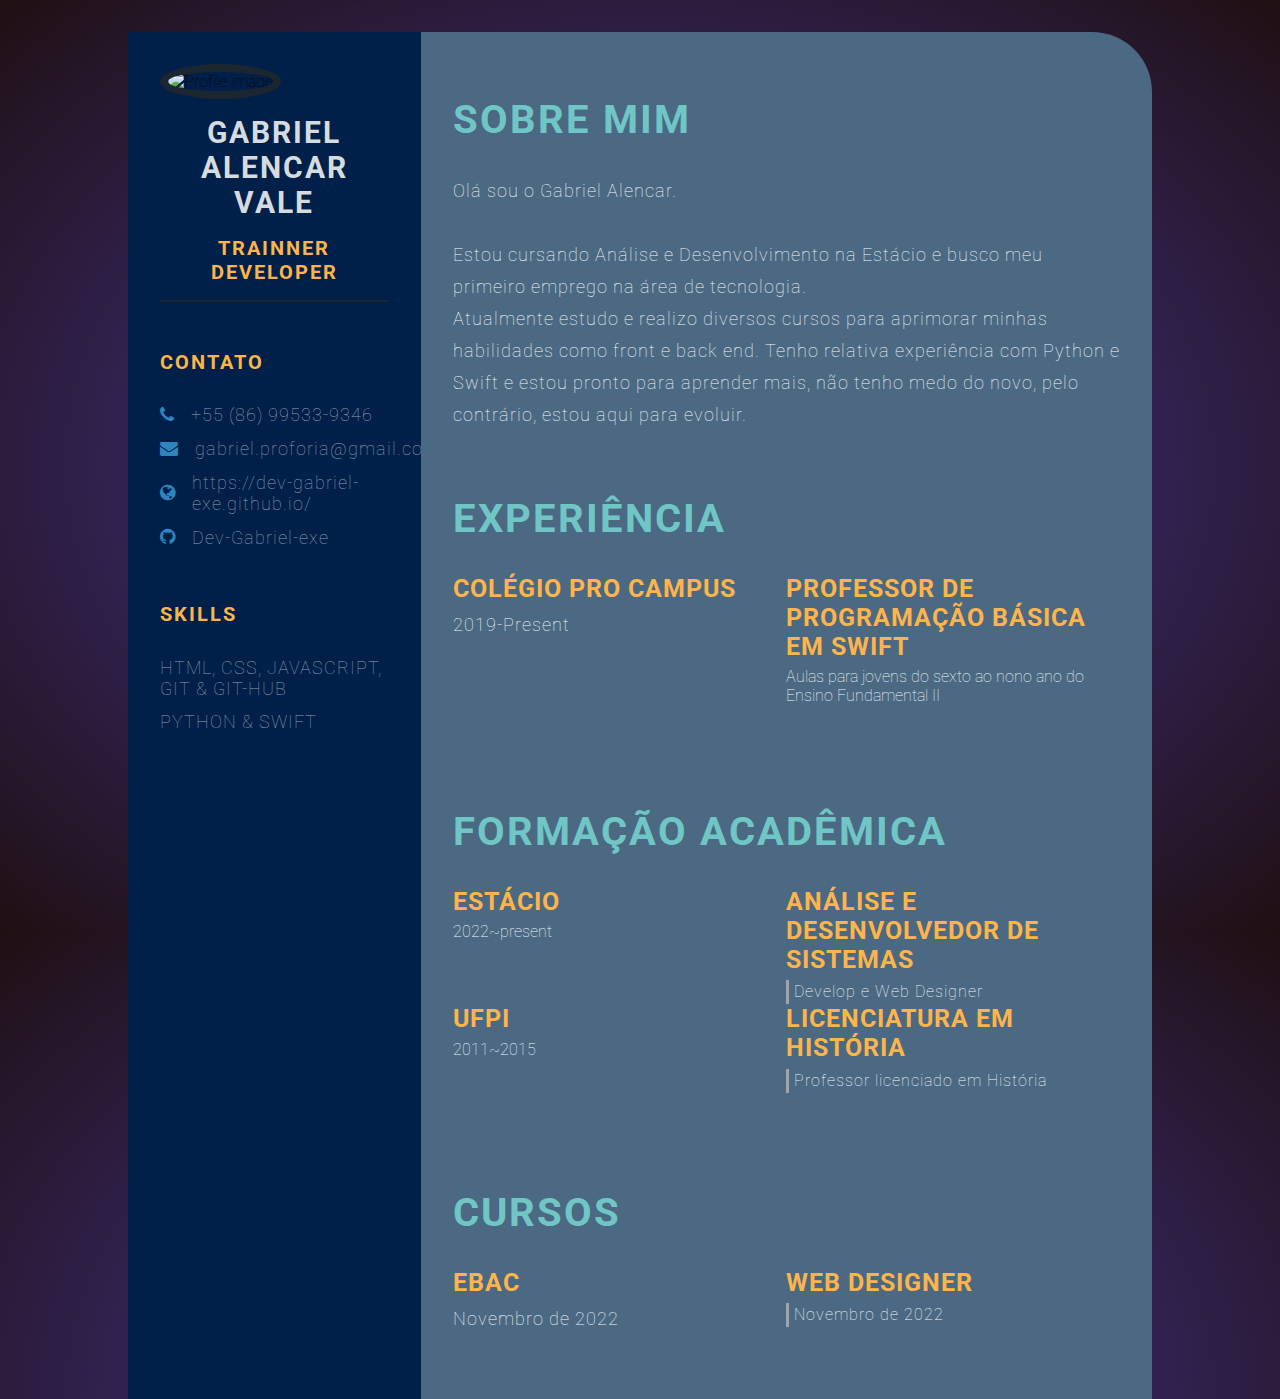
==== commit f09984db: "trainner" ====
--- a/index.html
+++ b/index.html
@@ -37,7 +37,7 @@
                 <div class="profile">
                     <img class="profile-image" src="img\simple-profile.jpeg" alt="Profile image">
                     <p class="name">Gabriel Alencar Vale</p>
-                    <p class="profession">Junior Developer</p>
+                    <p class="profession">Trainner Developer</p>
                 </div>
                 <div class="contact-info">
                     <p class="left-title">Contato</p>
--- a/style.css
+++ b/style.css
@@ -7,7 +7,18 @@
 }
 
 body {
-    background-color: #000000;
+    margin: 0;
+    height: 100vh;
+    font-weight: 100;
+    background: radial-gradient(#4939a2, #1f1013);
+    -webkit-overflow-Y: hidden;
+    -moz-overflow-Y: hidden;
+    -o-overflow-Y: hidden;
+    overflow-y: hidden;
+    -webkit-animation: fadeIn 1 1s ease-out;
+    -moz-animation: fadeIn 1 1s ease-out;
+    -o-animation: fadeIn 1 1s ease-out;
+    animation: fadeIn 1 1s ease-out;
 }
 
 .light {
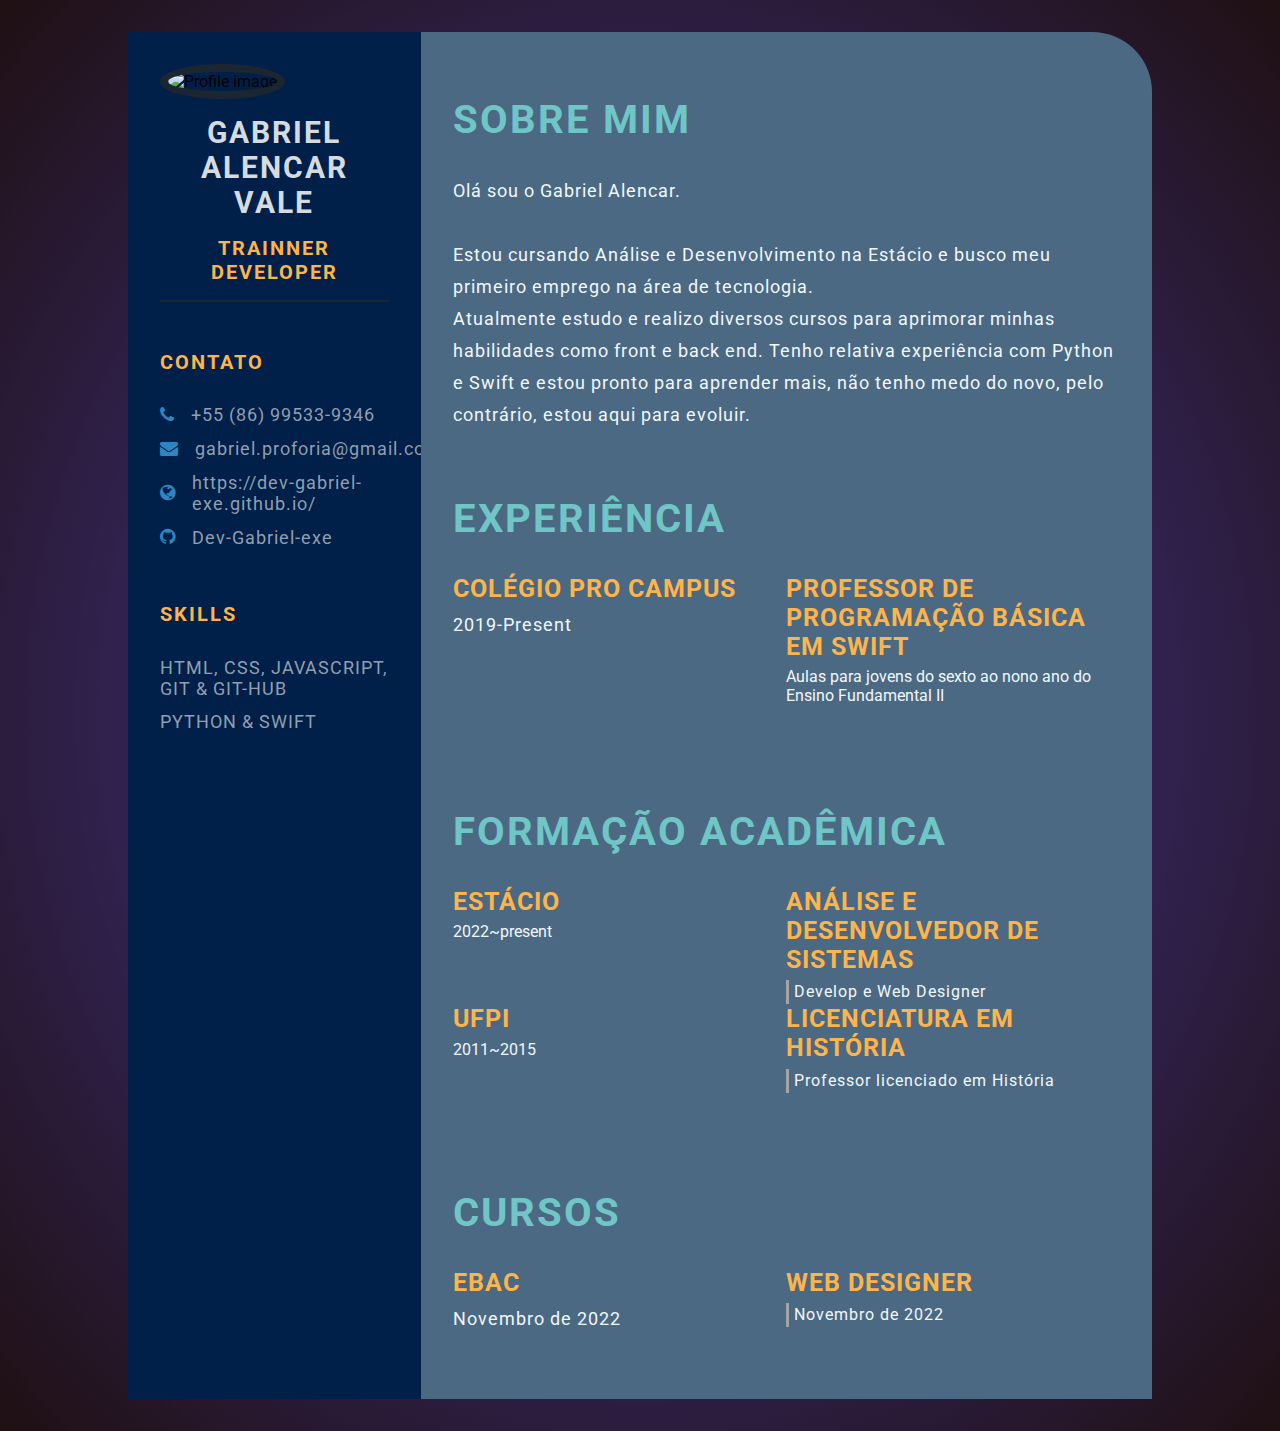
==== commit ba7133ed: "fiz-besteira" ====
--- a/index.html
+++ b/index.html
@@ -23,15 +23,7 @@
 
 <body>
     <main class="resume-contents">
-        <div class='light x1'></div>
-        <div class='light x2'></div>
-        <div class='light x3'></div>
-        <div class='light x4'></div>
-        <div class='light x5'></div>
-        <div class='light x6'></div>
-        <div class='light x7'></div>
-        <div class='light x8'></div>
-        <div class='light x9'></div>
+
         <section class="left-section">
             <section class="left-section-content">
                 <div class="profile">
@@ -150,5 +142,14 @@
 
     </main>
 </body>
+<div class='light x1'></div>
+<div class='light x2'></div>
+<div class='light x3'></div>
+<div class='light x4'></div>
+<div class='light x5'></div>
+<div class='light x6'></div>
+<div class='light x7'></div>
+<div class='light x8'></div>
+<div class='light x9'></div>
 
 </html>--- a/style.css
+++ b/style.css
@@ -7,18 +7,8 @@
 }
 
 body {
-    margin: 0;
-    height: 100vh;
-    font-weight: 100;
+
     background: radial-gradient(#4939a2, #1f1013);
-    -webkit-overflow-Y: hidden;
-    -moz-overflow-Y: hidden;
-    -o-overflow-Y: hidden;
-    overflow-y: hidden;
-    -webkit-animation: fadeIn 1 1s ease-out;
-    -moz-animation: fadeIn 1 1s ease-out;
-    -o-animation: fadeIn 1 1s ease-out;
-    animation: fadeIn 1 1s ease-out;
 }
 
 .light {
